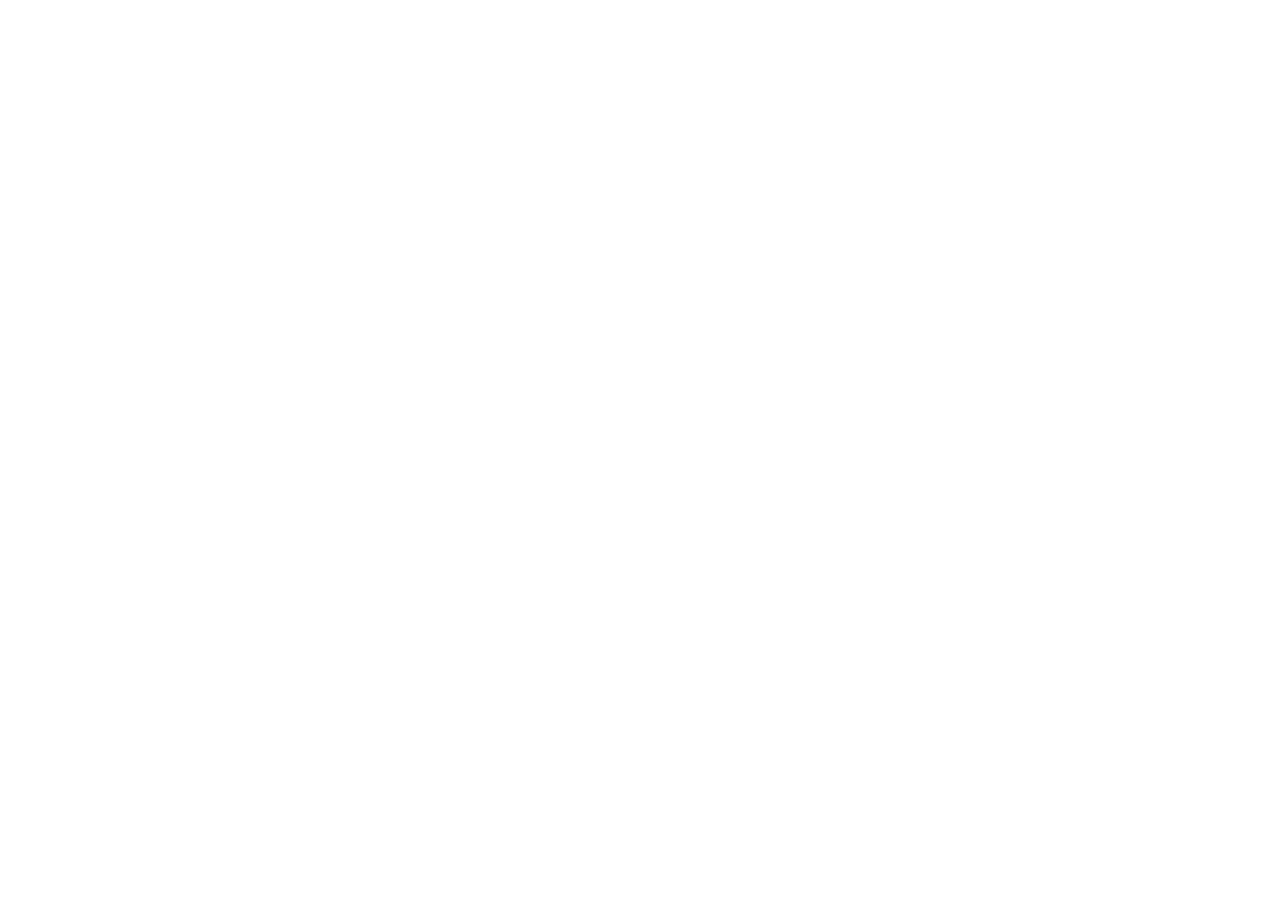
==== Components/01-accordian.html @ 52e8cb73 "File Updated" ====
<!DOCTYPE html>
<html lang="en">
  <head>
    <meta charset="UTF-8" />
    <meta name="viewport" content="width=device-width, initial-scale=1.0" />
    <link rel="preconnect" href="https://fonts.googleapis.com" />
    <link rel="preconnect" href="https://fonts.gstatic.com" crossorigin />
    <link
      href="https://fonts.googleapis.com/css2?family=Inter:ital,opsz,wght@0,14..32,100..900;1,14..32,100..900&display=swap"
      rel="stylesheet"
    />
    <title>Accordian</title>
  </head>
  <body></body>
</html>
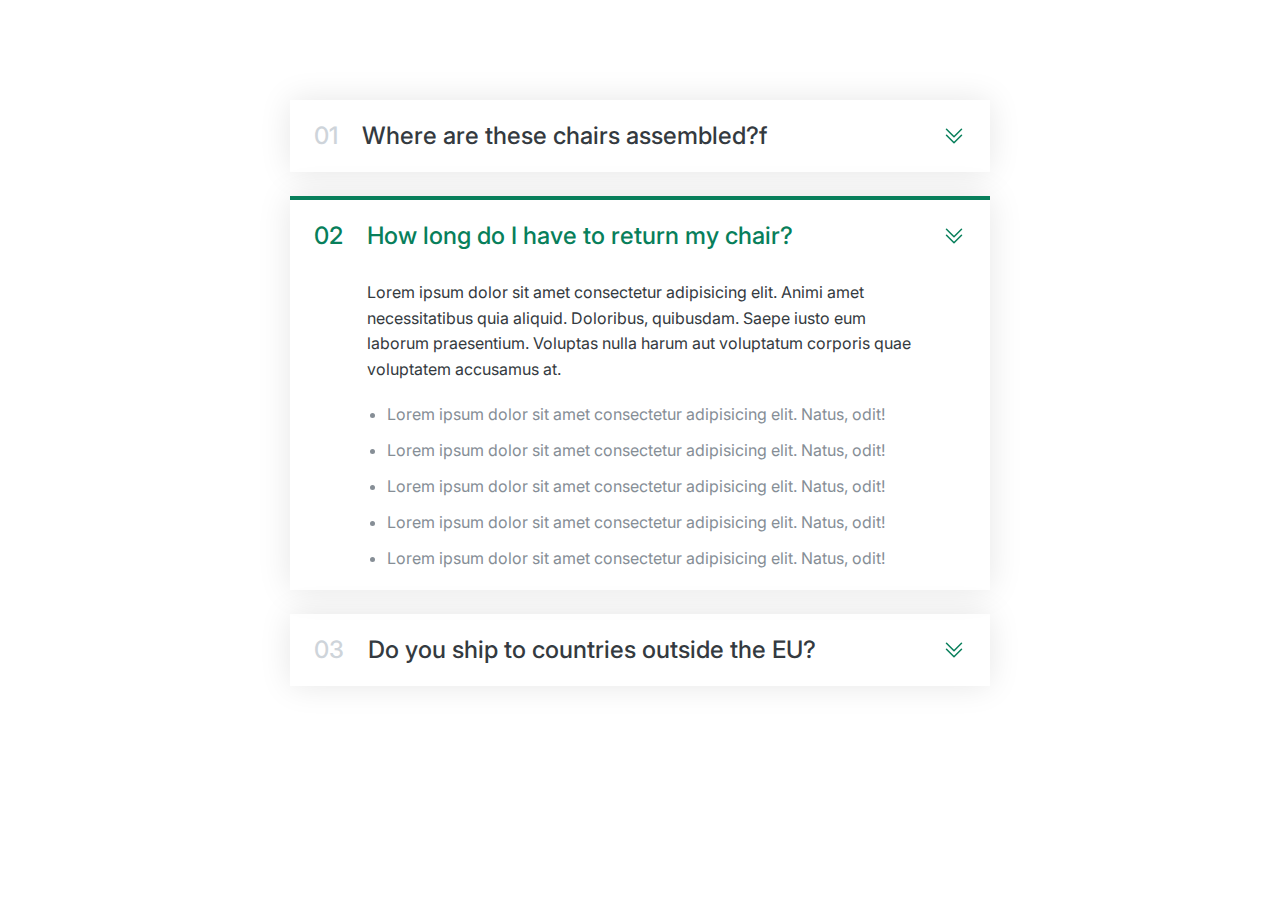
==== commit 0b0265d9: "Accordian add" ====
--- a/Components/01-accordian.html
+++ b/Components/01-accordian.html
@@ -10,6 +10,242 @@
       rel="stylesheet"
     />
     <title>Accordian</title>
+    <style>
+      /*
+        SPACING SYSTEM (px)
+        2 / 4 / 8 / 12 / 16 / 24 / 32 / 48 / 64 / 80 / 96 / 128
+
+        FONT SIZE SYSTEM (px)
+        10 / 12 / 14 / 16 / 18 / 20 / 24 / 30 / 36 / 44 / 52 / 62 / 74 / 86 / 98
+
+
+        /*Main colors: #087f5b
+          Grey color: #343a40
+      */
+
+      * {
+        margin: 0;
+        padding: 0;
+        box-sizing: border-box;
+        line-height: 1;
+
+        body {
+          font-family: "Inter", sans-serif;
+          color: #343a40;
+        }
+        .accordian {
+          width: 700px;
+          margin: 100px auto;
+
+          display: flex;
+          flex-direction: column;
+          gap: 24px;
+        }
+        .item {
+          box-shadow: 0 0 32px rgb(0, 0, 0, 0.1);
+          padding: 24px;
+
+          display: grid;
+          grid-template-columns: auto 1fr auto;
+          column-gap: 24px;
+          row-gap: 32px;
+          align-items: center;
+        }
+        .open {
+          border-top: 4px solid #087f5b;
+        }
+
+        .open .hidden-box {
+          display: block;
+        }
+
+        .open .number,
+        .open .text {
+          color: #087f5b;
+        }
+
+        .number,
+        .text {
+          font-size: 24px;
+          font-weight: 500;
+          /* color: #087f5b; */
+        }
+        .number {
+          color: #ced4da;
+        }
+        .icon {
+          width: 24px;
+          height: 24px;
+          stroke: #087f5b;
+        }
+        .hidden-box {
+          grid-column: 2;
+          display: none;
+        }
+        .hidden-box p {
+          line-height: 1.6;
+          margin-bottom: 24px;
+        }
+
+        .hidden-box ul {
+          color: #868e96;
+          margin-left: 20px;
+
+          display: flex;
+          flex-direction: column;
+          gap: 20px;
+        }
+      }
+    </style>
   </head>
-  <body></body>
+  <body>
+    <div class="accordian">
+      <div class="item">
+        <p class="number">01</p>
+        <p class="text">Where are these chairs assembled?f</p>
+        <svg
+          xmlns="http://www.w3.org/2000/svg"
+          fill="none"
+          viewBox="0 0 24 24"
+          stroke-width="1.5"
+          stroke="currentColor"
+          class="icon"
+        >
+          <path
+            stroke-linecap="round"
+            stroke-linejoin="round"
+            d="m4.5 5.25 7.5 7.5 7.5-7.5m-15 6 7.5 7.5 7.5-7.5"
+          />
+        </svg>
+        <div class="hidden-box">
+          <p>
+            Lorem ipsum dolor sit amet consectetur adipisicing elit. Animi amet
+            necessitatibus quia aliquid. Doloribus, quibusdam. Saepe iusto eum
+            laborum praesentium. Voluptas nulla harum aut voluptatum corporis
+            quae voluptatem accusamus at.
+          </p>
+          <ul>
+            <li>
+              Lorem ipsum dolor sit amet consectetur adipisicing elit. Natus,
+              odit!
+            </li>
+            <li>
+              Lorem ipsum dolor sit amet consectetur adipisicing elit. Natus,
+              odit!
+            </li>
+            <li>
+              Lorem ipsum dolor sit amet consectetur adipisicing elit. Natus,
+              odit!
+            </li>
+            <li>
+              Lorem ipsum dolor sit amet consectetur adipisicing elit. Natus,
+              odit!
+            </li>
+            <li>
+              Lorem ipsum dolor sit amet consectetur adipisicing elit. Natus,
+              odit!
+            </li>
+          </ul>
+        </div>
+      </div>
+
+      <div class="item open">
+        <p class="number">02</p>
+        <p class="text">How long do I have to return my chair?</p>
+        <svg
+          xmlns="http://www.w3.org/2000/svg"
+          fill="none"
+          viewBox="0 0 24 24"
+          stroke-width="1.5"
+          stroke="currentColor"
+          class="icon"
+        >
+          <path
+            stroke-linecap="round"
+            stroke-linejoin="round"
+            d="m4.5 5.25 7.5 7.5 7.5-7.5m-15 6 7.5 7.5 7.5-7.5"
+          />
+        </svg>
+        <div class="hidden-box">
+          <p>
+            Lorem ipsum dolor sit amet consectetur adipisicing elit. Animi amet
+            necessitatibus quia aliquid. Doloribus, quibusdam. Saepe iusto eum
+            laborum praesentium. Voluptas nulla harum aut voluptatum corporis
+            quae voluptatem accusamus at.
+          </p>
+          <ul>
+            <li>
+              Lorem ipsum dolor sit amet consectetur adipisicing elit. Natus,
+              odit!
+            </li>
+            <li>
+              Lorem ipsum dolor sit amet consectetur adipisicing elit. Natus,
+              odit!
+            </li>
+            <li>
+              Lorem ipsum dolor sit amet consectetur adipisicing elit. Natus,
+              odit!
+            </li>
+            <li>
+              Lorem ipsum dolor sit amet consectetur adipisicing elit. Natus,
+              odit!
+            </li>
+            <li>
+              Lorem ipsum dolor sit amet consectetur adipisicing elit. Natus,
+              odit!
+            </li>
+          </ul>
+        </div>
+      </div>
+
+      <div class="item">
+        <p class="number">03</p>
+        <p class="text">Do you ship to countries outside the EU?</p>
+        <svg
+          xmlns="http://www.w3.org/2000/svg"
+          fill="none"
+          viewBox="0 0 24 24"
+          stroke-width="1.5"
+          stroke="currentColor"
+          class="icon"
+        >
+          <path
+            stroke-linecap="round"
+            stroke-linejoin="round"
+            d="m4.5 5.25 7.5 7.5 7.5-7.5m-15 6 7.5 7.5 7.5-7.5"
+          />
+        </svg>
+        <div class="hidden-box">
+          <p>
+            Lorem ipsum dolor sit amet consectetur adipisicing elit. Animi amet
+            necessitatibus quia aliquid. Doloribus, quibusdam. Saepe iusto eum
+            laborum praesentium. Voluptas nulla harum aut voluptatum corporis
+            quae voluptatem accusamus at.
+          </p>
+          <ul>
+            <li>
+              Lorem ipsum dolor sit amet consectetur adipisicing elit. Natus,
+              odit!
+            </li>
+            <li>
+              Lorem ipsum dolor sit amet consectetur adipisicing elit. Natus,
+              odit!
+            </li>
+            <li>
+              Lorem ipsum dolor sit amet consectetur adipisicing elit. Natus,
+              odit!
+            </li>
+            <li>
+              Lorem ipsum dolor sit amet consectetur adipisicing elit. Natus,
+              odit!
+            </li>
+            <li>
+              Lorem ipsum dolor sit amet consectetur adipisicing elit. Natus,
+              odit!
+            </li>
+          </ul>
+        </div>
+      </div>
+    </div>
+  </body>
 </html>
